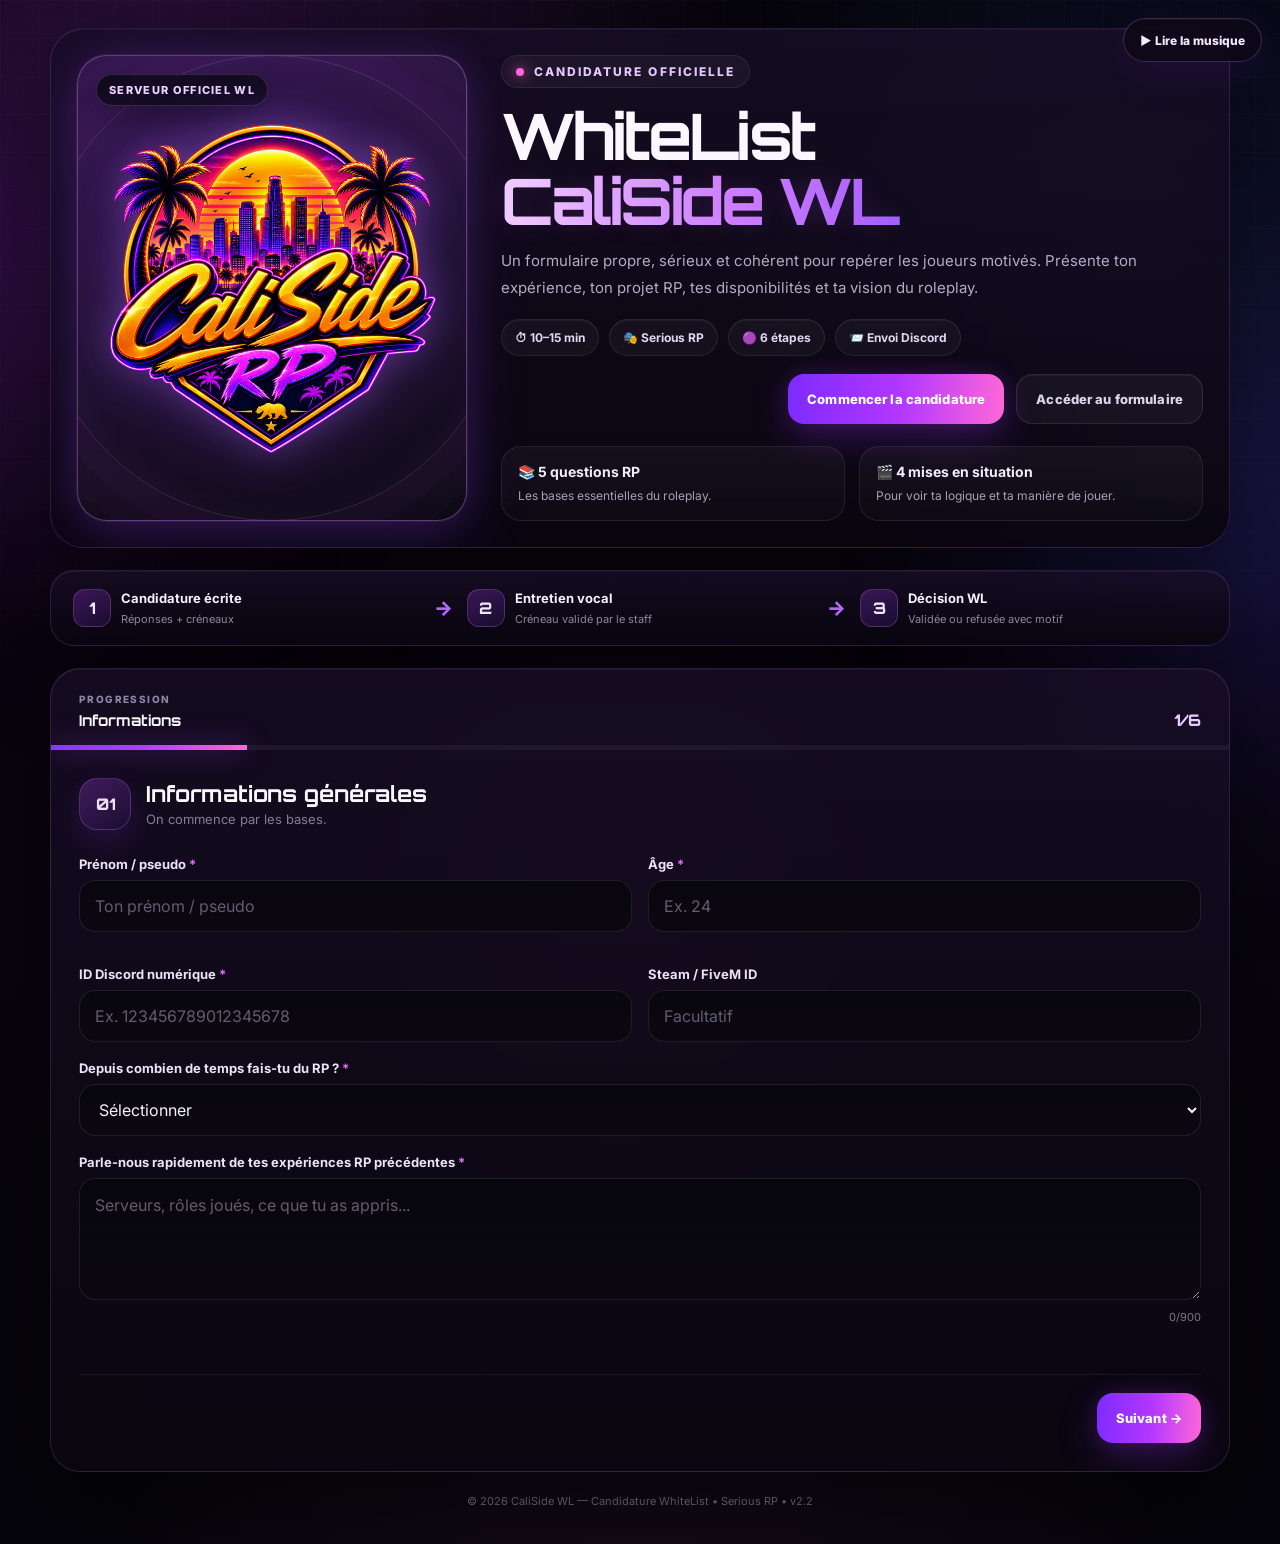
==== index.html @ d4393cca "Add files via upload" ====
<!doctype html>
<html lang="fr">
<head>
  <meta charset="utf-8" />
  <meta name="viewport" content="width=device-width, initial-scale=1" />
  <meta name="theme-color" content="#09060f" />
  <meta http-equiv="Cache-Control" content="no-cache, no-store, must-revalidate" />
  <title>CaliSide WL — Candidature WhiteList</title>
  <meta name="description" content="Formulaire officiel de candidature WhiteList CaliSide WL" />
  <link rel="preconnect" href="https://fonts.googleapis.com">
  <link rel="preconnect" href="https://fonts.gstatic.com" crossorigin>
  <link href="https://fonts.googleapis.com/css2?family=Inter:wght@400;500;600;700;800&family=Orbitron:wght@600;700;800&display=swap" rel="stylesheet">
  <link rel="stylesheet" href="styles.css" />
</head>
<body>
  <button id="musicToggle" class="music-toggle" type="button" aria-pressed="false">▶ Lire la musique</button>
  <audio id="bgMusic" src="/CaliSide.mp3" loop preload="auto"></audio>
  <div class="bg-grid"></div>
  <div class="orb orb-a"></div>
  <div class="orb orb-b"></div>
  <div class="orb orb-c"></div>

  <main class="shell">
    <header class="hero glass-panel">
      <div class="logo-stage">
        <div class="logo-stage-ring"></div>
        <div class="logo-stage-badge">Serveur Officiel WL</div>
        <div class="logo-wrap">
          <img src="/caliside-logo.png?v=1" alt="Logo CaliSide WL" class="logo" />
        </div>
      </div>

      <div class="hero-copy">
        <div class="eyebrow"><span class="dot"></span> CANDIDATURE OFFICIELLE</div>
        <h1>WhiteList <span>CaliSide WL</span></h1>
        <p>Un formulaire propre, sérieux et cohérent pour repérer les joueurs motivés. Présente ton expérience, ton projet RP, tes disponibilités et ta vision du roleplay.</p>

        <div class="badges">
          <span>⏱ 10–15 min</span>
          <span>🎭 Serious RP</span>
          <span>🟣 6 étapes</span>
          <span>📨 Envoi Discord</span>
        </div>

        <div class="hero-actions">
          <a href="#formSection" class="btn primary">Commencer la candidature</a>
          <a href="#formSection" class="btn ghost">Accéder au formulaire</a>
        </div>

        <div class="mini-cards mini-cards-counts">
          <article class="mini-card">
            <strong>📚 5 questions RP</strong>
            <p>Les bases essentielles du roleplay.</p>
          </article>
          <article class="mini-card">
            <strong>🎬 4 mises en situation</strong>
            <p>Pour voir ta logique et ta manière de jouer.</p>
          </article>
        </div>
      </div>
    </header>


    <section class="wl-flow glass-panel">
      <div class="flow-step"><span>1</span><strong>Candidature écrite</strong><small>Réponses + créneaux</small></div>
      <div class="flow-arrow">→</div>
      <div class="flow-step"><span>2</span><strong>Entretien vocal</strong><small>Créneau validé par le staff</small></div>
      <div class="flow-arrow">→</div>
      <div class="flow-step"><span>3</span><strong>Décision WL</strong><small>Validée ou refusée avec motif</small></div>
    </section>

    <section class="form-card glass-panel" id="formSection">
      <div class="topbar">
        <div>
          <span class="step-kicker">Progression</span>
          <strong id="stepTitle">Informations</strong>
        </div>
        <div class="step-count"><span id="currentStep">1</span>/6</div>
      </div>
      <div class="progress"><div id="progressBar"></div></div>

      <form id="wlForm" novalidate>
        <section class="step active" data-step="1">
          <div class="section-head">
            <span>01</span>
            <div><h2>Informations générales</h2><p>On commence par les bases.</p></div>
          </div>
          <div class="grid two">
            <label class="field"><span>Prénom / pseudo <b>*</b></span><input name="pseudo" required maxlength="40" placeholder="Ton prénom / pseudo" /></label>
            <label class="field"><span>Âge <b>*</b></span><input name="age" type="number" min="15" max="99" required placeholder="Ex. 24" /></label>
            <label class="field"><span>ID Discord numérique <b>*</b></span><input name="discord" required inputmode="numeric" pattern="\d{15,22}" maxlength="22" placeholder="Ex. 123456789012345678" title="Copie ton identifiant Discord numérique" /></label>
            <label class="field"><span>Steam / FiveM ID</span><input name="fivem" maxlength="100" placeholder="Facultatif" /></label>
          </div>
          <label class="field"><span>Depuis combien de temps fais-tu du RP ? <b>*</b></span>
            <select name="experience" required>
              <option value="">Sélectionner</option>
              <option>Je débute</option>
              <option>Moins de 6 mois</option>
              <option>6 mois à 1 an</option>
              <option>1 à 2 ans</option>
              <option>Plus de 2 ans</option>
            </select>
          </label>
          <label class="field"><span>Parle-nous rapidement de tes expériences RP précédentes <b>*</b></span><textarea name="previousRp" required minlength="40" maxlength="900" placeholder="Serveurs, rôles joués, ce que tu as appris..."></textarea><small><i data-counter="previousRp">0</i>/900</small></label>
        </section>

        <section class="step" data-step="2">
          <div class="section-head"><span>02</span><div><h2>Ton projet RP</h2><p>Montre-nous ce que tu veux construire en ville.</p></div></div>
          <label class="field"><span>Quel type de personnage souhaites-tu jouer ? <b>*</b></span><textarea name="character" required minlength="80" maxlength="1200" placeholder="Nom, personnalité, histoire courte, ambitions..."></textarea><small><i data-counter="character">0</i>/1200</small></label>
          <fieldset class="field"><legend>Quel type de RP t'intéresse ? <b>*</b></legend><div class="choice-grid" id="rpChoices">
            <label><input type="checkbox" name="rpType" value="Civil"><span>🏙️ Civil</span></label>
            <label><input type="checkbox" name="rpType" value="Entreprise"><span>💼 Entreprise</span></label>
            <label><input type="checkbox" name="rpType" value="Service public"><span>🏛️ Service public</span></label>
            <label><input type="checkbox" name="rpType" value="Police / Gendarmerie"><span>🚓 Police / Gendarmerie</span></label>
            <label><input type="checkbox" name="rpType" value="EMS"><span>🚑 EMS</span></label>
            <label><input type="checkbox" name="rpType" value="Mécano"><span>🔧 Mécano</span></label>
            <label><input type="checkbox" name="rpType" value="Illégal"><span>🕶️ Illégal</span></label>
            <label><input type="checkbox" name="rpType" value="Gang / Organisation"><span>🔫 Gang / Organisation</span></label>
          </div></fieldset>
          <label class="field"><span>Quels sont tes objectifs à moyen / long terme ? <b>*</b></span><textarea name="goals" required minlength="60" maxlength="1000" placeholder="Évolution de ton personnage, projets, interactions recherchées..."></textarea><small><i data-counter="goals">0</i>/1000</small></label>
          <label class="field"><span>Pourquoi CaliSide plutôt qu'un autre serveur ? <b>*</b></span><textarea name="whyCaliSide" required minlength="70" maxlength="1000" placeholder="Ta motivation réelle pour rejoindre CaliSide."></textarea></label>
          <label class="field"><span>Qu'est-ce que tu peux apporter à CaliSide ? <b>*</b></span><textarea name="contribution" required minlength="60" maxlength="1000" placeholder="Qualité de scènes, régularité, créativité, projets, bonne ambiance..."></textarea><small><i data-counter="contribution">0</i>/1000</small></label>
        </section>

        <section class="step" data-step="3">
          <div class="section-head"><span>03</span><div><h2>Disponibilités</h2><p>Pour savoir quand on pourra te croiser en ville.</p></div></div>
          <label class="field"><span>Temps de jeu moyen par semaine <b>*</b></span>
            <select name="weeklyTime" required>
              <option value="">Sélectionner</option>
              <option>Moins de 5 h</option>
              <option>5 à 10 h</option>
              <option>10 à 20 h</option>
              <option>20 à 30 h</option>
              <option>Plus de 30 h</option>
            </select>
          </label>
          <fieldset class="field"><legend>Quand es-tu généralement disponible ? <b>*</b></legend><div class="choice-grid compact" id="availabilityChoices">
            <label><input type="checkbox" name="availability" value="Matin"><span>🌅 Matin</span></label>
            <label><input type="checkbox" name="availability" value="Après-midi"><span>☀️ Après-midi</span></label>
            <label><input type="checkbox" name="availability" value="Soir"><span>🌆 Soir</span></label>
            <label><input type="checkbox" name="availability" value="Nuit"><span>🌙 Nuit</span></label>
            <label><input type="checkbox" name="availability" value="Week-end"><span>📅 Week-end</span></label>
          </div></fieldset>
          <label class="field"><span>As-tu des contraintes ou des périodes où tu seras moins présent ?</span><textarea name="constraints" maxlength="650" placeholder="Facultatif"></textarea><small><i data-counter="constraints">0</i>/650</small></label>
        </section>

        <section class="step" data-step="4">
          <div class="section-head"><span>04</span><div><h2>Connaissances RP</h2><p>Réponds avec tes propres mots.</p></div></div>
          <label class="field"><span>Qu'est-ce que le Freekill ? <b>*</b></span><textarea name="freekill" required minlength="35" maxlength="650" placeholder="Explique le terme et donne un exemple si besoin."></textarea></label>
          <label class="field"><span>Qu'est-ce que le No Pain RP ? <b>*</b></span><textarea name="nopain" required minlength="35" maxlength="650" placeholder="Explique comment un joueur doit prendre en compte blessures et douleurs."></textarea></label>
          <label class="field"><span>Qu'est-ce que le Fear RP ? <b>*</b></span><textarea name="fear" required minlength="35" maxlength="650" placeholder="Explique comment tu joues la peur et le danger."></textarea></label>
          <label class="field"><span>Qu'est-ce que le Metagaming ? <b>*</b></span><textarea name="meta" required minlength="35" maxlength="650" placeholder="Ex. information obtenue hors RP et utilisée en jeu..."></textarea></label>
          <label class="field"><span>Qu'est-ce que le PowerGaming ? <b>*</b></span><textarea name="power" required minlength="35" maxlength="650" placeholder="Explique avec tes propres mots."></textarea></label>
        </section>

        <section class="step" data-step="5">
          <div class="section-head"><span>05</span><div><h2>Mises en situation</h2><p>La cohérence compte plus que la réponse parfaite.</p></div></div>
          <label class="field"><span>Tu as un accident à haute vitesse. Que fais-tu ? <b>*</b></span><textarea name="crash" required minlength="60" maxlength="900" placeholder="Décris ta réaction RP."></textarea></label>
          <label class="field"><span>Tu penses qu'un joueur vient de casser une règle pendant une scène. Que fais-tu ? <b>*</b></span><textarea name="rulebreak" required minlength="60" maxlength="900" placeholder="Explique comment tu gères la scène puis le problème."></textarea></label>
          <label class="field"><span>Tu es braqué par deux personnes armées et tu es seul. Comment réagis-tu ? <b>*</b></span><textarea name="armedRobbery" required minlength="60" maxlength="900" placeholder="Explique ta réaction en prenant en compte le Fear RP et la cohérence de la scène."></textarea></label>
          <label class="field"><span>Après une scène où ton personnage perd beaucoup (argent, véhicule, conflit), comment continues-tu ton RP ? <b>*</b></span><textarea name="rpLoss" required minlength="60" maxlength="900" placeholder="Explique comment tu gères la défaite sans casser la scène ni chercher à te venger HRP."></textarea></label>
        </section>

        <section class="step" data-step="6">
          <div class="section-head"><span>06</span><div><h2>Entretien vocal final</h2><p>Un court vocal est obligatoire pour finaliser ta WhiteList.</p></div></div>

          <div class="interview-note">
            <strong>🎙️ Dernière étape</strong>
            <p>Après l'étude de ta candidature écrite, un petit entretien vocal sera effectué avec le staff. Propose 1 ou 2 créneaux où tu es réellement disponible. Le staff validera ensuite l'un des créneaux.</p>
          </div>

          <div class="grid two">
            <label class="field"><span>Créneau 1 souhaité <b>*</b></span><input name="interviewSlot1" type="datetime-local" required /></label>
            <label class="field"><span>Créneau 2 souhaité</span><input name="interviewSlot2" type="datetime-local" /></label>
          </div>

          <label class="field"><span>Informations utiles pour l'entretien</span><textarea name="interviewNote" maxlength="600" placeholder="Ex. indisponible après 22h, besoin d'être prévenu quelques minutes avant..."></textarea><small><i data-counter="interviewNote">0</i>/600</small></label>

          <label class="consent"><input type="checkbox" name="rulesAccepted" required><span>Je confirme avoir répondu personnellement, je suis disponible pour un court entretien vocal et j'accepte de respecter le règlement CaliSide WL.</span></label>
        </section>

        <div id="formError" class="form-error" aria-live="polite"></div>

        <div class="actions">
          <button type="button" class="btn ghost" id="prevBtn">← Précédent</button>
          <button type="button" class="btn primary" id="nextBtn">Suivant →</button>
          <button type="submit" class="btn primary hidden" id="submitBtn"><span>Envoyer ma candidature</span><span class="spinner"></span></button>
        </div>
      </form>
    </section>

    <footer>© 2026 CaliSide WL — Candidature WhiteList • Serious RP • v2.2</footer>
  </main>

  <div class="modal" id="successModal" aria-hidden="true">
    <div class="modal-card glass-panel">
      <div class="success-icon">✓</div>
      <h2>Candidature envoyée</h2>
      <p>Merci ! Ta candidature WhiteList CaliSide a bien été transmise. Le staff pourra maintenant l'étudier.</p>
      <button class="btn primary" id="closeModal">Fermer</button>
    </div>
  </div>

  <script src="app.js?v=3.1.0"></script>
</body>
</html>
---- styles.css ----
:root{
  --bg:#08050d;
  --bg-soft:#11081a;
  --panel:rgba(17,10,27,.72);
  --panel-strong:rgba(17,10,27,.88);
  --panel-2:rgba(33,18,52,.78);
  --line:rgba(199,112,255,.18);
  --line-strong:rgba(218,143,255,.34);
  --purple:#b53eff;
  --purple-2:#7c3dff;
  --pink:#ff67d9;
  --blue:#4eb6ff;
  --text:#fbf7ff;
  --muted:#b7aac7;
  --muted-2:#877c94;
  --ok:#6ee2ad;
  --danger:#ff718d;
  --shadow:0 28px 90px rgba(0,0,0,.48);
  --glow:0 0 0 1px rgba(222,164,255,.08), 0 20px 60px rgba(129,54,227,.22), 0 0 40px rgba(162,79,255,.12);
}

*{box-sizing:border-box}
html{scroll-behavior:smooth}
body{
  margin:0;
  min-height:100vh;
  color:var(--text);
  font-family:Inter,system-ui,sans-serif;
  background:
    radial-gradient(circle at 15% -10%, rgba(191,68,255,.20), transparent 28%),
    radial-gradient(circle at 88% 16%, rgba(62,115,255,.15), transparent 25%),
    radial-gradient(circle at 50% 120%, rgba(255,102,219,.10), transparent 32%),
    linear-gradient(180deg, #06040b 0%, #09050e 35%, #05040a 100%);
  overflow-x:hidden;
}

.bg-grid{
  position:fixed;
  inset:0;
  pointer-events:none;
  background-image:linear-gradient(rgba(255,255,255,.020) 1px, transparent 1px),linear-gradient(90deg, rgba(255,255,255,.020) 1px, transparent 1px);
  background-size:38px 38px;
  mask-image:linear-gradient(to bottom, black 35%, transparent 95%);
}
.orb{position:fixed;border-radius:50%;filter:blur(115px);opacity:.18;pointer-events:none;z-index:0}
.orb-a{width:460px;height:460px;background:#b82dff;top:8%;left:-190px}
.orb-b{width:420px;height:420px;background:#5b48ff;right:-180px;top:38%}
.orb-c{width:340px;height:340px;background:#ff68cf;left:35%;bottom:-180px;opacity:.1}

.shell{
  width:min(1180px, calc(100% - 34px));
  margin:auto;
  padding:28px 0 36px;
  position:relative;
  z-index:1;
}

.glass-panel{
  background:linear-gradient(180deg, rgba(24,14,38,.78), rgba(10,7,16,.92));
  border:1px solid var(--line);
  box-shadow:var(--shadow), inset 0 1px 0 rgba(255,255,255,.04);
  backdrop-filter:blur(22px);
}

.hero{
  display:grid;
  grid-template-columns:minmax(300px, 390px) 1fr;
  gap:34px;
  align-items:center;
  padding:26px;
  border-radius:34px;
  position:relative;
  overflow:hidden;
}
.hero::before,
.form-card::before,
.overview-card::before,
.logo-stage::before,
.mini-card::before,
.modal-card::before{
  content:"";
  position:absolute;
  inset:0;
  background:linear-gradient(120deg, transparent 18%, rgba(255,255,255,.10) 34%, transparent 48%);
  transform:translateX(-130%);
  transition:transform .9s ease;
  pointer-events:none;
}
.hero:hover::before,
.form-card:hover::before,
.overview-card:hover::before,
.logo-stage:hover::before,
.mini-card:hover::before,
.modal-card:hover::before{transform:translateX(130%)}

.logo-stage{
  position:relative;
  padding:26px;
  border-radius:30px;
  min-height:100%;
  display:grid;
  place-items:center;
  background:linear-gradient(160deg, rgba(175,72,255,.18), rgba(255,255,255,.02));
  border:1px solid var(--line-strong);
  box-shadow:var(--glow);
  overflow:hidden;
  transition:transform .28s ease, box-shadow .28s ease, border-color .28s ease;
}
.logo-stage:hover{transform:translateY(-6px) scale(1.012);box-shadow:0 0 0 1px rgba(214,137,255,.16), 0 30px 80px rgba(125,48,233,.30), 0 0 48px rgba(181,72,255,.18)}
.logo-stage-ring{
  position:absolute;
  width:120%;
  aspect-ratio:1/1;
  border-radius:50%;
  border:1px solid rgba(235,195,255,.16);
  box-shadow:0 0 0 24px rgba(179,79,255,.03), 0 0 0 48px rgba(179,79,255,.02), inset 0 0 34px rgba(193,125,255,.08);
  animation:floatRing 6s ease-in-out infinite;
}
.logo-stage-badge{
  position:absolute;
  top:18px;
  left:18px;
  z-index:2;
  padding:8px 12px;
  border-radius:999px;
  background:rgba(8,7,14,.72);
  border:1px solid rgba(234,180,255,.16);
  color:#eed6ff;
  font-size:11px;
  font-weight:800;
  letter-spacing:.12em;
  text-transform:uppercase;
  box-shadow:0 12px 28px rgba(0,0,0,.28);
}
.logo-wrap{
  position:relative;
  z-index:2;
  width:min(100%, 330px);
  aspect-ratio:1/1;
  border-radius:28px;
  display:grid;
  place-items:center;
  background:radial-gradient(circle at 50% 32%, rgba(255,255,255,.08), rgba(255,255,255,.02) 34%, rgba(5,4,8,.0) 60%);
}
.logo{
  display:block;
  width:100%;
  object-fit:contain;
  filter:drop-shadow(0 0 18px rgba(192,111,255,.30)) drop-shadow(0 0 42px rgba(119,61,255,.24));
  animation:logoFloat 5.5s ease-in-out infinite;
}

.hero-copy{position:relative;z-index:1}
.eyebrow{
  display:inline-flex;
  align-items:center;
  gap:10px;
  padding:8px 14px;
  border-radius:999px;
  background:rgba(255,255,255,.04);
  border:1px solid rgba(255,255,255,.08);
  font-size:12px;
  letter-spacing:.17em;
  font-weight:800;
  color:#e4c7ff;
  text-transform:uppercase;
  margin-bottom:16px;
}
.dot{display:inline-block;width:8px;height:8px;border-radius:50%;background:var(--pink);box-shadow:0 0 14px var(--pink)}
.hero h1{
  margin:0 0 14px;
  font-family:Orbitron,sans-serif;
  font-size:clamp(34px, 5vw, 64px);
  line-height:1.01;
  letter-spacing:-.05em;
}
.hero h1 span{
  display:block;
  background:linear-gradient(90deg, #f3d2ff 0%, #cc7dff 35%, #8f50ff 68%, #ff86e0 100%);
  -webkit-background-clip:text;
  background-clip:text;
  color:transparent;
  text-shadow:0 0 25px rgba(198,105,255,.16);
}
.hero p{max-width:720px;color:var(--muted);font-size:15px;line-height:1.8;margin:0 0 18px}
.badges{display:flex;gap:10px;flex-wrap:wrap;margin-bottom:18px}
.badges span{
  font-size:12px;
  font-weight:700;
  color:#e1d7f1;
  padding:10px 13px;
  border-radius:999px;
  background:rgba(255,255,255,.035);
  border:1px solid rgba(255,255,255,.08);
  box-shadow:inset 0 1px 0 rgba(255,255,255,.05);
}
.hero-actions{display:flex;gap:12px;flex-wrap:wrap;margin-bottom:22px}
.mini-cards{
  display:grid;
  grid-template-columns:repeat(3, 1fr);
  gap:14px;
}
.mini-card{
  position:relative;
  padding:16px 16px 14px;
  border-radius:20px;
  background:linear-gradient(180deg, rgba(255,255,255,.040), rgba(255,255,255,.02));
  border:1px solid rgba(255,255,255,.08);
  transition:transform .28s ease, box-shadow .28s ease, border-color .28s ease;
  overflow:hidden;
}
.mini-card:hover{transform:translateY(-7px) scale(1.018);border-color:rgba(220,150,255,.22);box-shadow:0 18px 48px rgba(114,52,202,.18), 0 0 24px rgba(204,112,255,.12)}
.mini-card strong{display:block;font-size:14px;margin-bottom:7px;color:#f3ecff}
.mini-card p{margin:0;color:#a99eb8;font-size:12px;line-height:1.55}

.section-intro{margin:24px 0}
.overview-card{
  position:relative;
  padding:24px 26px;
  border-radius:28px;
  overflow:hidden;
}
.overview-tag{
  display:inline-flex;
  padding:7px 12px;
  border-radius:999px;
  margin-bottom:12px;
  background:rgba(176,77,255,.14);
  border:1px solid rgba(208,125,255,.18);
  color:#edd9ff;
  font-size:11px;
  font-weight:800;
  letter-spacing:.14em;
  text-transform:uppercase;
}
.overview-card h2{margin:0 0 10px;font-family:Orbitron,sans-serif;font-size:24px;line-height:1.25}
.overview-card p{margin:0;color:var(--muted);line-height:1.7;font-size:14px}

.form-card{
  position:relative;
  border-radius:30px;
  overflow:hidden;
}
.topbar{padding:24px 28px 15px;display:flex;align-items:end;justify-content:space-between}
.step-kicker{display:block;color:#9184a2;text-transform:uppercase;letter-spacing:.14em;font-size:10px;font-weight:800;margin-bottom:5px}
.topbar strong{font-family:Orbitron,sans-serif;font-size:15px}
.step-count{font-family:Orbitron,sans-serif;color:#e7caff;font-weight:800}
.progress{height:5px;background:rgba(255,255,255,.05)}
#progressBar{
  height:100%;
  width:20%;
  background:linear-gradient(90deg, var(--purple-2), var(--purple), var(--pink));
  box-shadow:0 0 26px rgba(191,68,255,.55);
  transition:.35s ease;
}
form{padding:28px}
.step{display:none;animation:stepIn .34s ease}
.step.active{display:block}
.section-head{display:flex;gap:15px;align-items:center;margin-bottom:26px}
.section-head>span{
  width:52px;height:52px;display:grid;place-items:center;border-radius:18px;
  font-family:Orbitron,sans-serif;font-weight:800;color:#f2deff;
  background:linear-gradient(145deg, rgba(183,76,255,.28), rgba(90,46,205,.12));
  border:1px solid rgba(210,136,255,.22);
  box-shadow:0 12px 30px rgba(138,55,225,.18);
}
.section-head h2{margin:0 0 4px;font-family:Orbitron,sans-serif;font-size:22px}
.section-head p{margin:0;color:var(--muted-2);font-size:13px}
.grid.two{display:grid;grid-template-columns:1fr 1fr;gap:16px}
.field{display:block;margin-bottom:18px;position:relative}
.field>span,.field legend{display:block;color:#ece3f7;font-size:13px;font-weight:700;margin-bottom:8px}
.field b{color:#df6cff}
fieldset.field{border:0;padding:0;margin-left:0;margin-right:0}
.field input,.field select,.field textarea{
  width:100%;
  border:1px solid rgba(255,255,255,.09);
  background:linear-gradient(180deg, rgba(7,6,11,.78), rgba(11,8,17,.92));
  color:#fff;
  border-radius:16px;
  padding:14px 15px;
  outline:none;
  font:inherit;
  transition:transform .2s ease, border-color .2s ease, box-shadow .2s ease, background .2s ease;
}
.field input,.field select{height:52px}
.field textarea{min-height:122px;resize:vertical;line-height:1.55}
.field input::placeholder,.field textarea::placeholder{color:#645b70}
.field input:hover,.field select:hover,.field textarea:hover{border-color:rgba(205,132,255,.18)}
.field input:focus,.field select:focus,.field textarea:focus{
  border-color:rgba(216,123,255,.7);
  box-shadow:0 0 0 3px rgba(179,73,255,.11), 0 14px 34px rgba(117,29,170,.14), inset 0 1px 0 rgba(255,255,255,.02);
  transform:translateY(-1px) scale(1.002);
}
.field small{display:block;text-align:right;color:#7e748b;margin-top:6px;font-size:11px}
.field small i{font-style:normal}
.choice-grid{display:grid;grid-template-columns:repeat(4, 1fr);gap:10px}
.choice-grid.compact{grid-template-columns:repeat(5, 1fr)}
.choice-grid label{cursor:pointer}
.choice-grid input{display:none}
.choice-grid span{
  display:flex;align-items:center;justify-content:center;text-align:center;min-height:60px;
  padding:10px 12px;border-radius:15px;border:1px solid rgba(255,255,255,.085);
  background:linear-gradient(180deg, rgba(255,255,255,.040), rgba(255,255,255,.02));
  font-size:12px;font-weight:700;color:#c6bdd1;
  transition:transform .22s ease, box-shadow .22s ease, border-color .22s ease, color .22s ease;
  box-shadow:inset 0 1px 0 rgba(255,255,255,.04);
}
.choice-grid label:hover span{transform:translateY(-3px) scale(1.02);box-shadow:0 14px 32px rgba(115,43,187,.18);border-color:rgba(220,159,255,.20);color:#f3eeff}
.choice-grid input:checked+span{
  color:#fff;
  border-color:rgba(214,114,255,.62);
  background:linear-gradient(145deg, rgba(157,56,228,.24), rgba(94,49,211,.18));
  box-shadow:0 12px 34px rgba(127,44,194,.2), 0 0 22px rgba(176,78,255,.10);
  transform:translateY(-2px);
}
.consent{
  display:flex;gap:12px;align-items:flex-start;padding:16px;border-radius:16px;
  border:1px solid rgba(255,255,255,.08);background:rgba(255,255,255,.025);
  color:#c9bfd3;font-size:13px;line-height:1.55;
}
.consent input{margin-top:3px;accent-color:#a932ff}
.form-error{min-height:22px;margin-top:8px;color:var(--danger);font-size:13px;font-weight:700}
.actions{
  display:flex;justify-content:space-between;gap:12px;padding-top:18px;border-top:1px solid rgba(255,255,255,.06);margin-top:10px;
}
.btn{
  position:relative;
  overflow:hidden;
  border:0;border-radius:16px;padding:14px 19px;min-height:50px;
  font:800 13px Inter,sans-serif;letter-spacing:.01em;cursor:pointer;
  transition:transform .22s ease, box-shadow .22s ease, border-color .22s ease, filter .22s ease;
  text-decoration:none;display:inline-flex;align-items:center;justify-content:center;gap:8px;
}
.btn::after{
  content:"";position:absolute;inset:-30%;background:linear-gradient(115deg, transparent 38%, rgba(255,255,255,.24) 50%, transparent 62%);
  transform:translateX(-120%) rotate(10deg);transition:transform .65s ease;pointer-events:none;
}
.btn:hover::after{transform:translateX(120%) rotate(10deg)}
.btn:hover{transform:translateY(-3px) scale(1.018)}
.btn.ghost{
  background:rgba(255,255,255,.045);
  color:#ddd3ea;
  border:1px solid rgba(255,255,255,.09);
  box-shadow:inset 0 1px 0 rgba(255,255,255,.04);
}
.btn.ghost:hover{box-shadow:0 18px 38px rgba(38,27,64,.28), inset 0 1px 0 rgba(255,255,255,.05)}
.btn.primary{
  margin-left:auto;
  background:linear-gradient(95deg, #7d2bff 0%, #b237ff 52%, #ff67d8 100%);
  color:#fff;
  box-shadow:0 14px 38px rgba(139,42,221,.28), 0 0 24px rgba(184,67,255,.14);
}
.btn.primary:hover{box-shadow:0 18px 46px rgba(170,47,239,.36), 0 0 36px rgba(206,103,255,.22)}
.hidden{display:none!important}
.spinner{display:none;width:16px;height:16px;border:2px solid rgba(255,255,255,.35);border-top-color:#fff;border-radius:50%;animation:spin .7s linear infinite;margin-left:8px}
.loading .spinner{display:inline-block}
.loading{pointer-events:none;opacity:.85}
.invalid{border-color:rgba(255,90,130,.75)!important;box-shadow:0 0 0 3px rgba(255,80,120,.08)!important}
footer{text-align:center;color:#756b81;font-size:11px;padding:22px 0 0}
.modal{position:fixed;inset:0;background:rgba(0,0,0,.74);backdrop-filter:blur(11px);display:none;place-items:center;padding:20px;z-index:20}
.modal.open{display:grid}
.modal-card{
  position:relative;
  width:min(500px, 100%);
  padding:34px;
  border-radius:26px;
  text-align:center;
  overflow:hidden;
}
.success-icon{width:74px;height:74px;border-radius:50%;display:grid;place-items:center;margin:0 auto 18px;background:rgba(83,226,160,.1);border:1px solid rgba(83,226,160,.25);color:var(--ok);font-size:34px;font-weight:900;box-shadow:0 14px 40px rgba(83,226,160,.14)}
.modal-card h2{font-family:Orbitron,sans-serif;margin:0 0 10px}
.modal-card p{color:#b3a6c0;line-height:1.6;margin:0 0 22px}

@media (max-width:980px){
  .hero{grid-template-columns:1fr;gap:22px}
  .logo-stage{max-width:420px;margin:auto;width:100%}
  .mini-cards{grid-template-columns:1fr}
  .choice-grid{grid-template-columns:repeat(2, 1fr)}
  .choice-grid.compact{grid-template-columns:repeat(2, 1fr)}
}

@media (max-width:760px){
  .shell{width:min(100% - 18px, 1180px);padding-top:16px}
  .hero{padding:18px;border-radius:24px}
  .topbar, form{padding-left:16px;padding-right:16px}
  .overview-card{padding:18px}
  .overview-card h2{font-size:20px}
  .grid.two{grid-template-columns:1fr}
  .section-head h2{font-size:18px}
  .hero h1{font-size:34px}
  .hero p{font-size:13px}
  .badges{gap:8px}
  .badges span{padding:9px 11px}
  .logo-stage-badge{font-size:10px;left:12px;top:12px}
  .form-card{border-radius:22px}
  .actions{position:sticky;bottom:0;background:linear-gradient(180deg, transparent, rgba(6,4,10,.94) 26%);padding-top:28px;padding-bottom:4px}
}

@media (max-width:540px){
  .hero-copy{text-align:center}
  .eyebrow,.hero-actions,.badges{justify-content:center}
  .logo-stage{padding:18px}
  .choice-grid,.choice-grid.compact{grid-template-columns:1fr 1fr}
  .btn{width:100%}
  .hero-actions{display:grid;grid-template-columns:1fr}
  .actions{display:grid;grid-template-columns:1fr 1fr}
  .actions .btn.primary.hidden{display:none!important}
}

.interview-note{
  margin-bottom:20px;
  padding:18px 19px;
  border-radius:18px;
  background:linear-gradient(145deg,rgba(177,66,255,.14),rgba(77,60,255,.08));
  border:1px solid rgba(216,136,255,.20);
  box-shadow:0 14px 36px rgba(99,40,173,.12),inset 0 1px 0 rgba(255,255,255,.04);
}
.interview-note strong{display:block;margin-bottom:7px;color:#f0ddff;font-family:Orbitron,sans-serif;font-size:13px}
.interview-note p{margin:0;color:#b9acc7;line-height:1.65;font-size:13px}
.staff-shell{width:min(760px,calc(100% - 28px));margin:0 auto;padding:48px 0}
.staff-card{position:relative;padding:28px;border-radius:28px;overflow:hidden}
.staff-card h1{font-family:Orbitron,sans-serif;margin:0 0 10px;font-size:28px}
.staff-card p{color:var(--muted);line-height:1.65}
.staff-grid{display:grid;grid-template-columns:1fr 1fr;gap:14px;margin:22px 0}
.staff-slot{padding:16px;border-radius:16px;background:rgba(255,255,255,.035);border:1px solid rgba(255,255,255,.08)}
.staff-slot strong{display:block;margin-bottom:6px;color:#f2e8ff}
.staff-slot span{color:#baaec7;font-size:13px}
@media(max-width:620px){.staff-grid{grid-template-columns:1fr}}


.staff-logo{display:block;width:150px;max-width:45%;margin:0 auto 18px;filter:drop-shadow(0 0 24px rgba(181,70,255,.35))}.staff-topline{display:flex;gap:14px;align-items:center;justify-content:space-between}.staff-topline h1{margin-right:auto}.staff-topline .btn{margin-left:0;min-height:42px;padding:10px 14px}
@media(max-width:620px){.staff-topline{align-items:flex-start;flex-direction:column}.staff-topline .btn{width:auto}}

/* Correction lisibilité des menus déroulants */
.field select{
  color:#f7f1ff;
  background-color:#0d0814;
  color-scheme:dark;
}
.field select option,
.field select optgroup{
  background:#12091b !important;
  color:#f7f1ff !important;
}
.field select option:checked{
  background:#6f2ac8 !important;
  color:#ffffff !important;
}

/* Suivi staff WL : entretien puis décision définitive */
.staff-phase{margin-top:22px;padding:20px;border-radius:20px;background:rgba(255,255,255,.025);border:1px solid rgba(255,255,255,.075)}
.phase-head{display:flex;gap:14px;align-items:center;margin-bottom:14px}
.phase-head>span{flex:0 0 42px;width:42px;height:42px;display:grid;place-items:center;border-radius:14px;background:linear-gradient(145deg,rgba(181,62,255,.24),rgba(124,61,255,.12));border:1px solid rgba(220,150,255,.22);font-family:Orbitron,sans-serif;font-weight:800;color:#f4e6ff}
.phase-head h2{margin:0 0 4px;font-family:Orbitron,sans-serif;font-size:17px}.phase-head p{margin:0;font-size:12px!important;color:#978aa4!important}
.wl-status-card{margin:18px 0 8px;padding:18px;border-radius:18px;border:1px solid rgba(255,255,255,.10);background:rgba(255,255,255,.03);box-shadow:inset 0 1px 0 rgba(255,255,255,.04)}
.wl-status-card .wl-status-label{display:block;margin-bottom:7px;color:#8f829c;font-size:10px;font-weight:800;letter-spacing:.14em;text-transform:uppercase}.wl-status-card strong{display:block;font-size:15px;color:#f4ecff}.wl-status-card small{display:block;margin-top:8px;color:#b8abc5;line-height:1.5}
.wl-status-card.pending{border-color:rgba(255,201,80,.20);box-shadow:0 14px 38px rgba(255,190,60,.05)}
.wl-status-card.interview{border-color:rgba(255,156,60,.22);box-shadow:0 14px 38px rgba(255,140,45,.06)}
.wl-status-card.approved{border-color:rgba(80,225,145,.25);box-shadow:0 14px 38px rgba(70,220,140,.08)}
.wl-status-card.rejected{border-color:rgba(255,90,110,.25);box-shadow:0 14px 38px rgba(255,70,90,.07)}
.decision-grid{display:grid;grid-template-columns:1fr 1fr;gap:12px;margin-top:14px}.decision-grid .btn{margin-left:0;width:100%}
.btn.approve{background:linear-gradient(95deg,#138b55,#32c87e);color:white;box-shadow:0 12px 32px rgba(40,190,115,.18)}.btn.approve:hover{box-shadow:0 16px 40px rgba(40,210,125,.28)}
.btn.reject{background:linear-gradient(95deg,#9e233e,#e44f68);color:white;box-shadow:0 12px 32px rgba(220,65,95,.16)}.btn.reject:hover{box-shadow:0 16px 40px rgba(235,70,100,.25)}
.reject-box{margin-top:16px;padding:16px;border-radius:16px;background:rgba(255,80,105,.04);border:1px solid rgba(255,95,120,.13)}.reject-box textarea{min-height:110px}
.final-reason{margin-top:14px;padding:14px;border-radius:14px;background:rgba(255,90,115,.06);border:1px solid rgba(255,90,115,.15);color:#ffc9d3;line-height:1.55;font-size:13px}
@media(max-width:620px){.decision-grid{grid-template-columns:1fr}.staff-phase{padding:15px}.phase-head{align-items:flex-start}}

/* Parcours WL visible - v2.1 */
.wl-flow{margin:22px 0;padding:18px 22px;border-radius:24px;display:grid;grid-template-columns:1fr auto 1fr auto 1fr;gap:14px;align-items:center}
.flow-step{display:grid;grid-template-columns:38px 1fr;grid-template-rows:auto auto;column-gap:10px;align-items:center}
.flow-step>span{grid-row:1/3;width:38px;height:38px;border-radius:12px;display:grid;place-items:center;font-family:Orbitron,sans-serif;font-weight:800;background:linear-gradient(145deg,rgba(181,62,255,.26),rgba(124,61,255,.12));border:1px solid rgba(220,150,255,.22);color:#f4e6ff}
.flow-step strong{font-size:13px;color:#f7f0ff}.flow-step small{color:#93879f;font-size:11px;margin-top:3px}.flow-arrow{color:#b56cff;font-size:20px;font-weight:800}
@media(max-width:760px){.wl-flow{grid-template-columns:1fr}.flow-arrow{transform:rotate(90deg);text-align:center}}


/* Musique CaliSide WL : contrôle isolé */
.music-toggle{
  position:fixed;
  top:18px;
  right:18px;
  z-index:50;
  min-height:44px;
  padding:11px 16px;
  border-radius:999px;
  border:1px solid rgba(220,150,255,.22);
  background:rgba(15,9,24,.86);
  color:#f5eaff;
  box-shadow:0 12px 34px rgba(75,24,120,.22),inset 0 1px 0 rgba(255,255,255,.04);
  backdrop-filter:blur(14px);
  font:800 12px Inter,sans-serif;
  cursor:pointer;
  transition:transform .2s ease,border-color .2s ease,box-shadow .2s ease;
}
.music-toggle:hover{transform:translateY(-2px);border-color:rgba(221,135,255,.45);box-shadow:0 16px 40px rgba(112,37,175,.28)}
@media(max-width:760px){.music-toggle{top:10px;right:10px;padding:9px 12px;font-size:11px}}

/* Accueil WL : compteurs simples */
.mini-cards-counts{grid-template-columns:repeat(2,minmax(0,1fr));}
@media (max-width:700px){.mini-cards-counts{grid-template-columns:1fr;}}
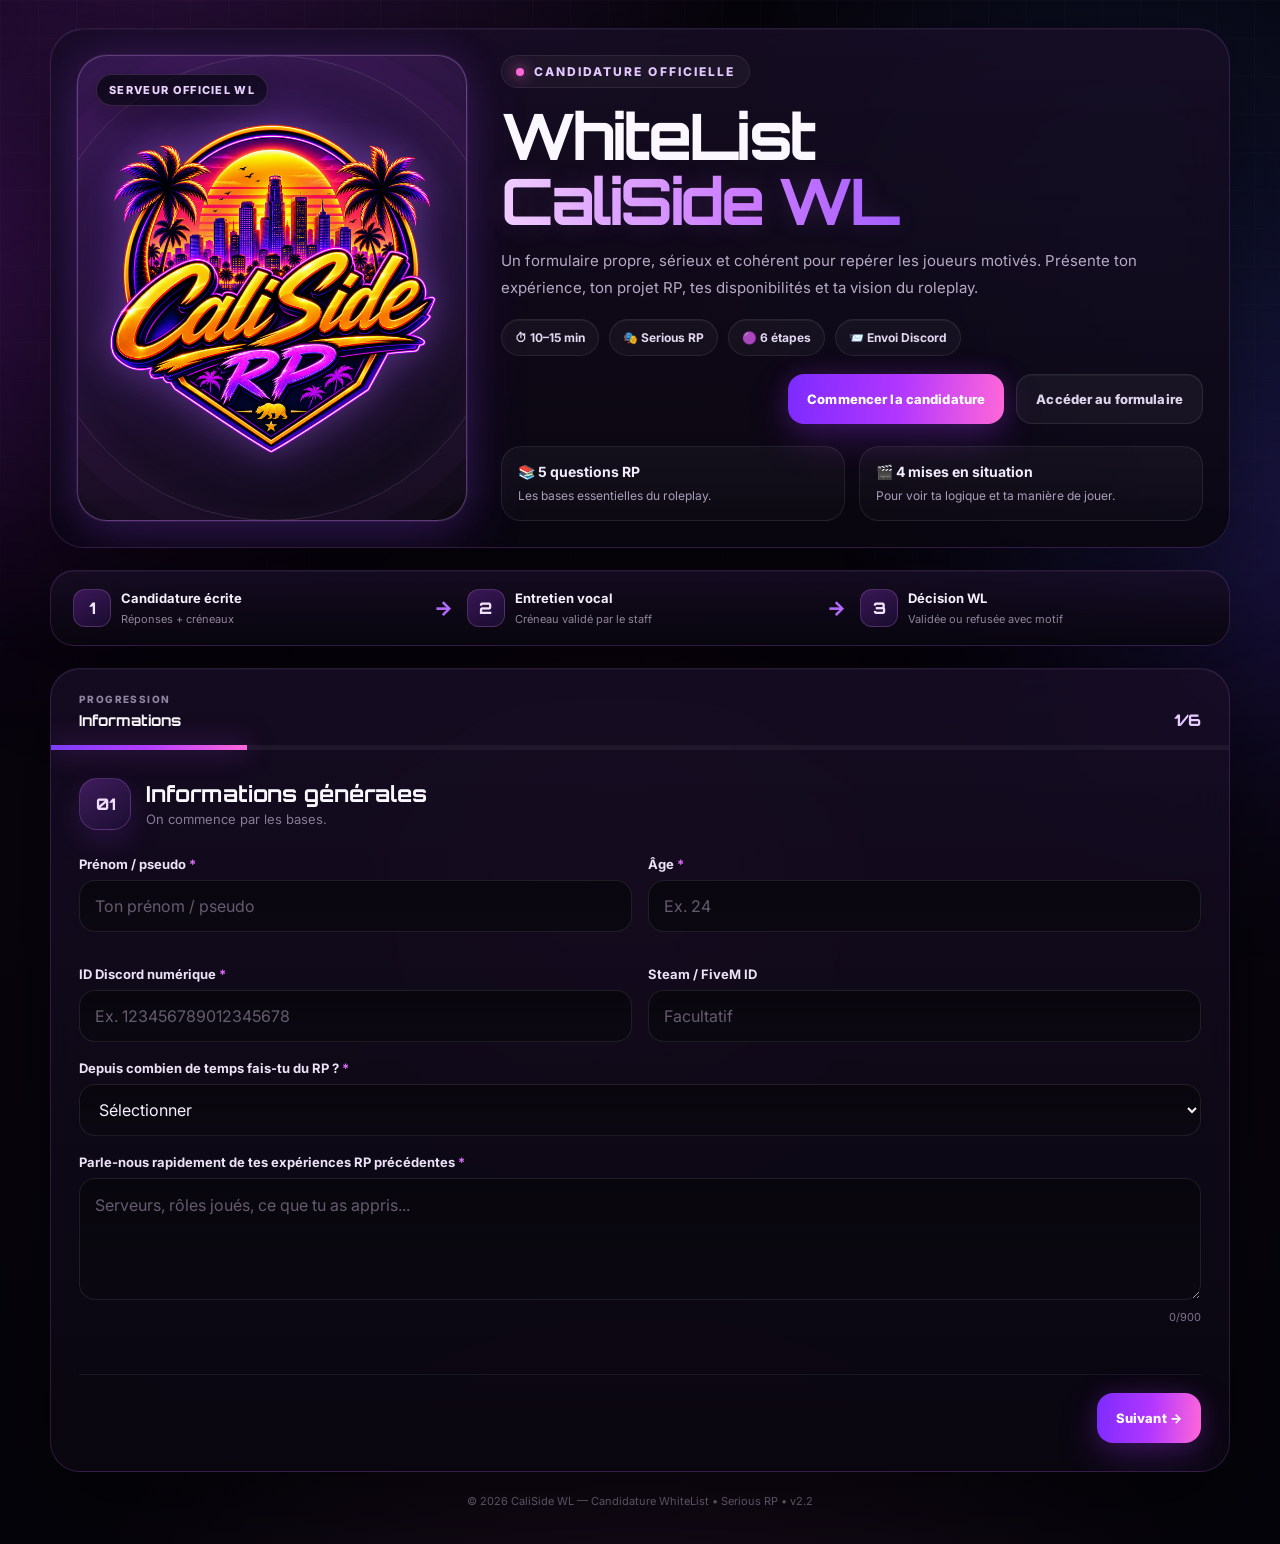
==== commit 08a11ab1: "Add files via upload" ====
--- a/index.html
+++ b/index.html
@@ -13,8 +13,6 @@
   <link rel="stylesheet" href="styles.css" />
 </head>
 <body>
-  <button id="musicToggle" class="music-toggle" type="button" aria-pressed="false">▶ Lire la musique</button>
-  <audio id="bgMusic" src="/CaliSide.mp3" loop preload="auto"></audio>
   <div class="bg-grid"></div>
   <div class="orb orb-a"></div>
   <div class="orb orb-b"></div>
--- a/styles.css
+++ b/styles.css
@@ -474,25 +474,6 @@
 
 
 /* Musique CaliSide WL : contrôle isolé */
-.music-toggle{
-  position:fixed;
-  top:18px;
-  right:18px;
-  z-index:50;
-  min-height:44px;
-  padding:11px 16px;
-  border-radius:999px;
-  border:1px solid rgba(220,150,255,.22);
-  background:rgba(15,9,24,.86);
-  color:#f5eaff;
-  box-shadow:0 12px 34px rgba(75,24,120,.22),inset 0 1px 0 rgba(255,255,255,.04);
-  backdrop-filter:blur(14px);
-  font:800 12px Inter,sans-serif;
-  cursor:pointer;
-  transition:transform .2s ease,border-color .2s ease,box-shadow .2s ease;
-}
-.music-toggle:hover{transform:translateY(-2px);border-color:rgba(221,135,255,.45);box-shadow:0 16px 40px rgba(112,37,175,.28)}
-@media(max-width:760px){.music-toggle{top:10px;right:10px;padding:9px 12px;font-size:11px}}
 
 /* Accueil WL : compteurs simples */
 .mini-cards-counts{grid-template-columns:repeat(2,minmax(0,1fr));}
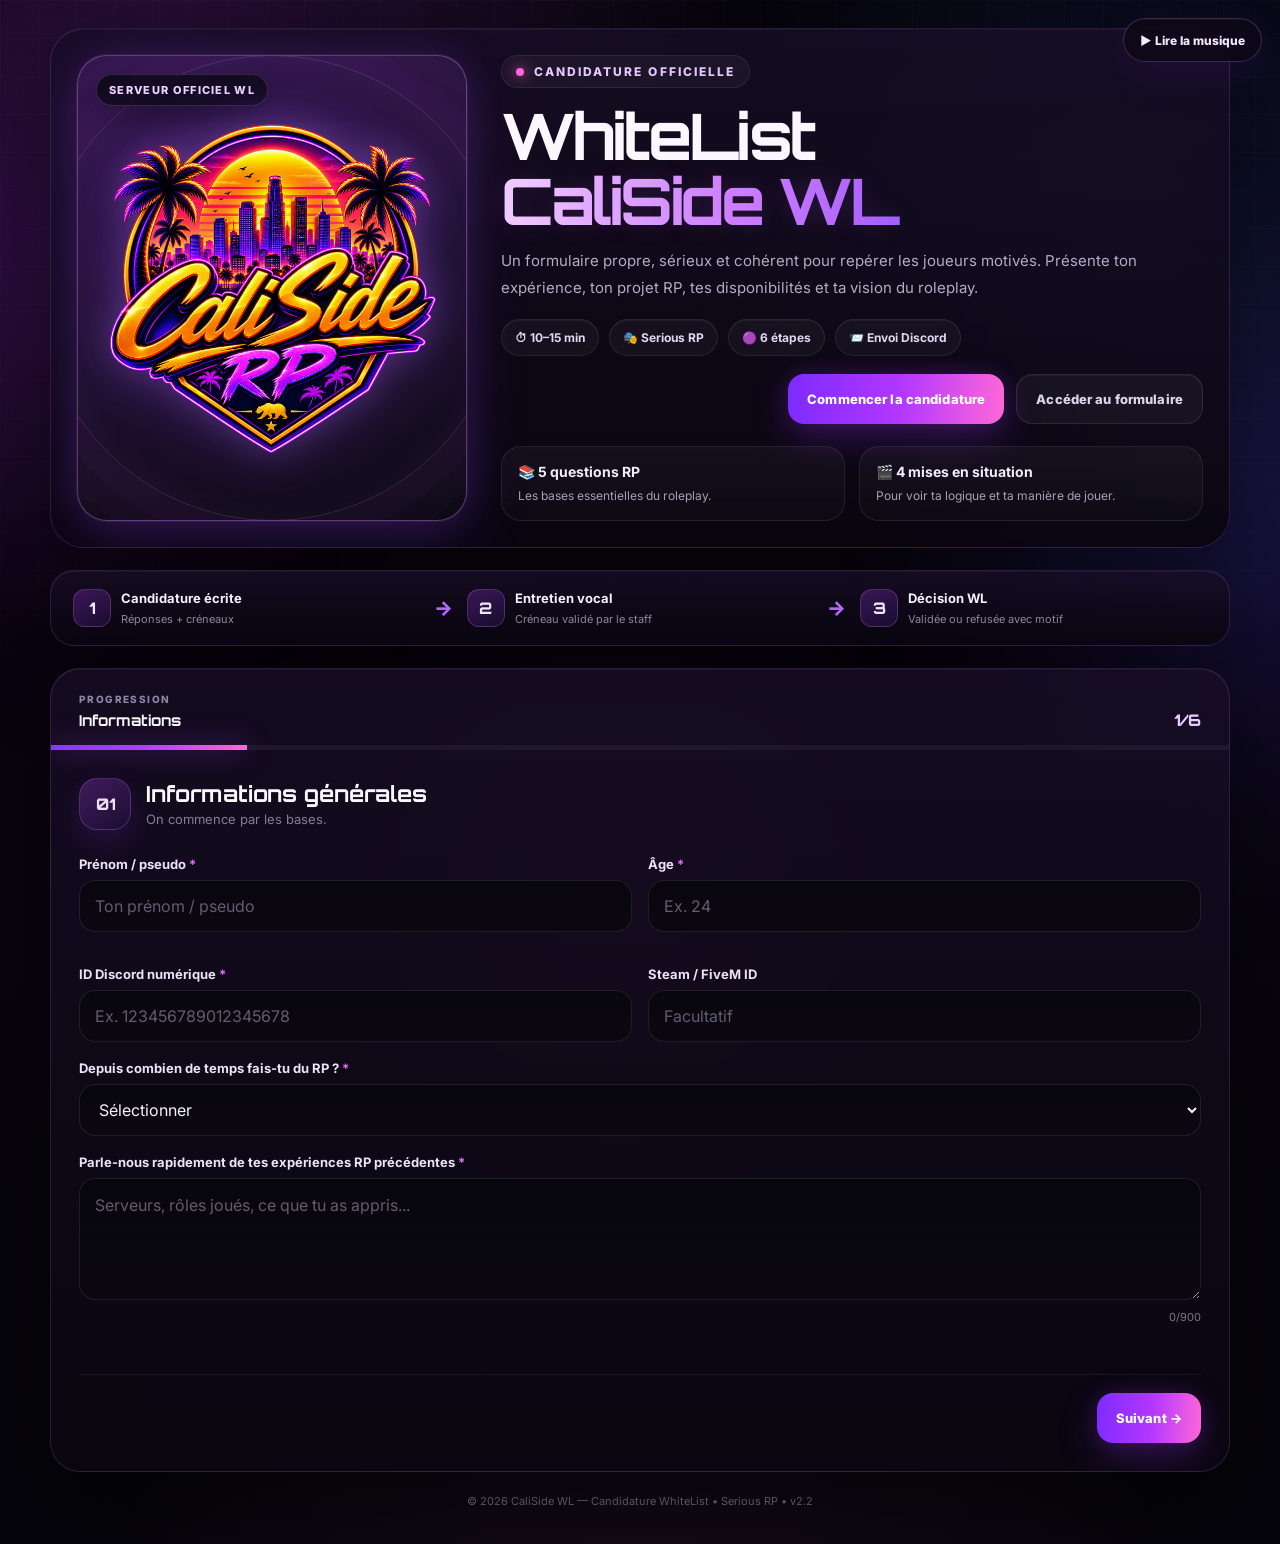
==== commit f1e079a3: "Add files via upload" ====
--- a/index.html
+++ b/index.html
@@ -13,6 +13,8 @@
   <link rel="stylesheet" href="styles.css" />
 </head>
 <body>
+  <button id="musicToggle" class="music-toggle" type="button" aria-pressed="false">▶ Lire la musique</button>
+  <audio id="bgMusic" src="/CaliSide.mp3" loop preload="auto"></audio>
   <div class="bg-grid"></div>
   <div class="orb orb-a"></div>
   <div class="orb orb-b"></div>
--- a/styles.css
+++ b/styles.css
@@ -474,6 +474,25 @@
 
 
 /* Musique CaliSide WL : contrôle isolé */
+.music-toggle{
+  position:fixed;
+  top:18px;
+  right:18px;
+  z-index:50;
+  min-height:44px;
+  padding:11px 16px;
+  border-radius:999px;
+  border:1px solid rgba(220,150,255,.22);
+  background:rgba(15,9,24,.86);
+  color:#f5eaff;
+  box-shadow:0 12px 34px rgba(75,24,120,.22),inset 0 1px 0 rgba(255,255,255,.04);
+  backdrop-filter:blur(14px);
+  font:800 12px Inter,sans-serif;
+  cursor:pointer;
+  transition:transform .2s ease,border-color .2s ease,box-shadow .2s ease;
+}
+.music-toggle:hover{transform:translateY(-2px);border-color:rgba(221,135,255,.45);box-shadow:0 16px 40px rgba(112,37,175,.28)}
+@media(max-width:760px){.music-toggle{top:10px;right:10px;padding:9px 12px;font-size:11px}}
 
 /* Accueil WL : compteurs simples */
 .mini-cards-counts{grid-template-columns:repeat(2,minmax(0,1fr));}
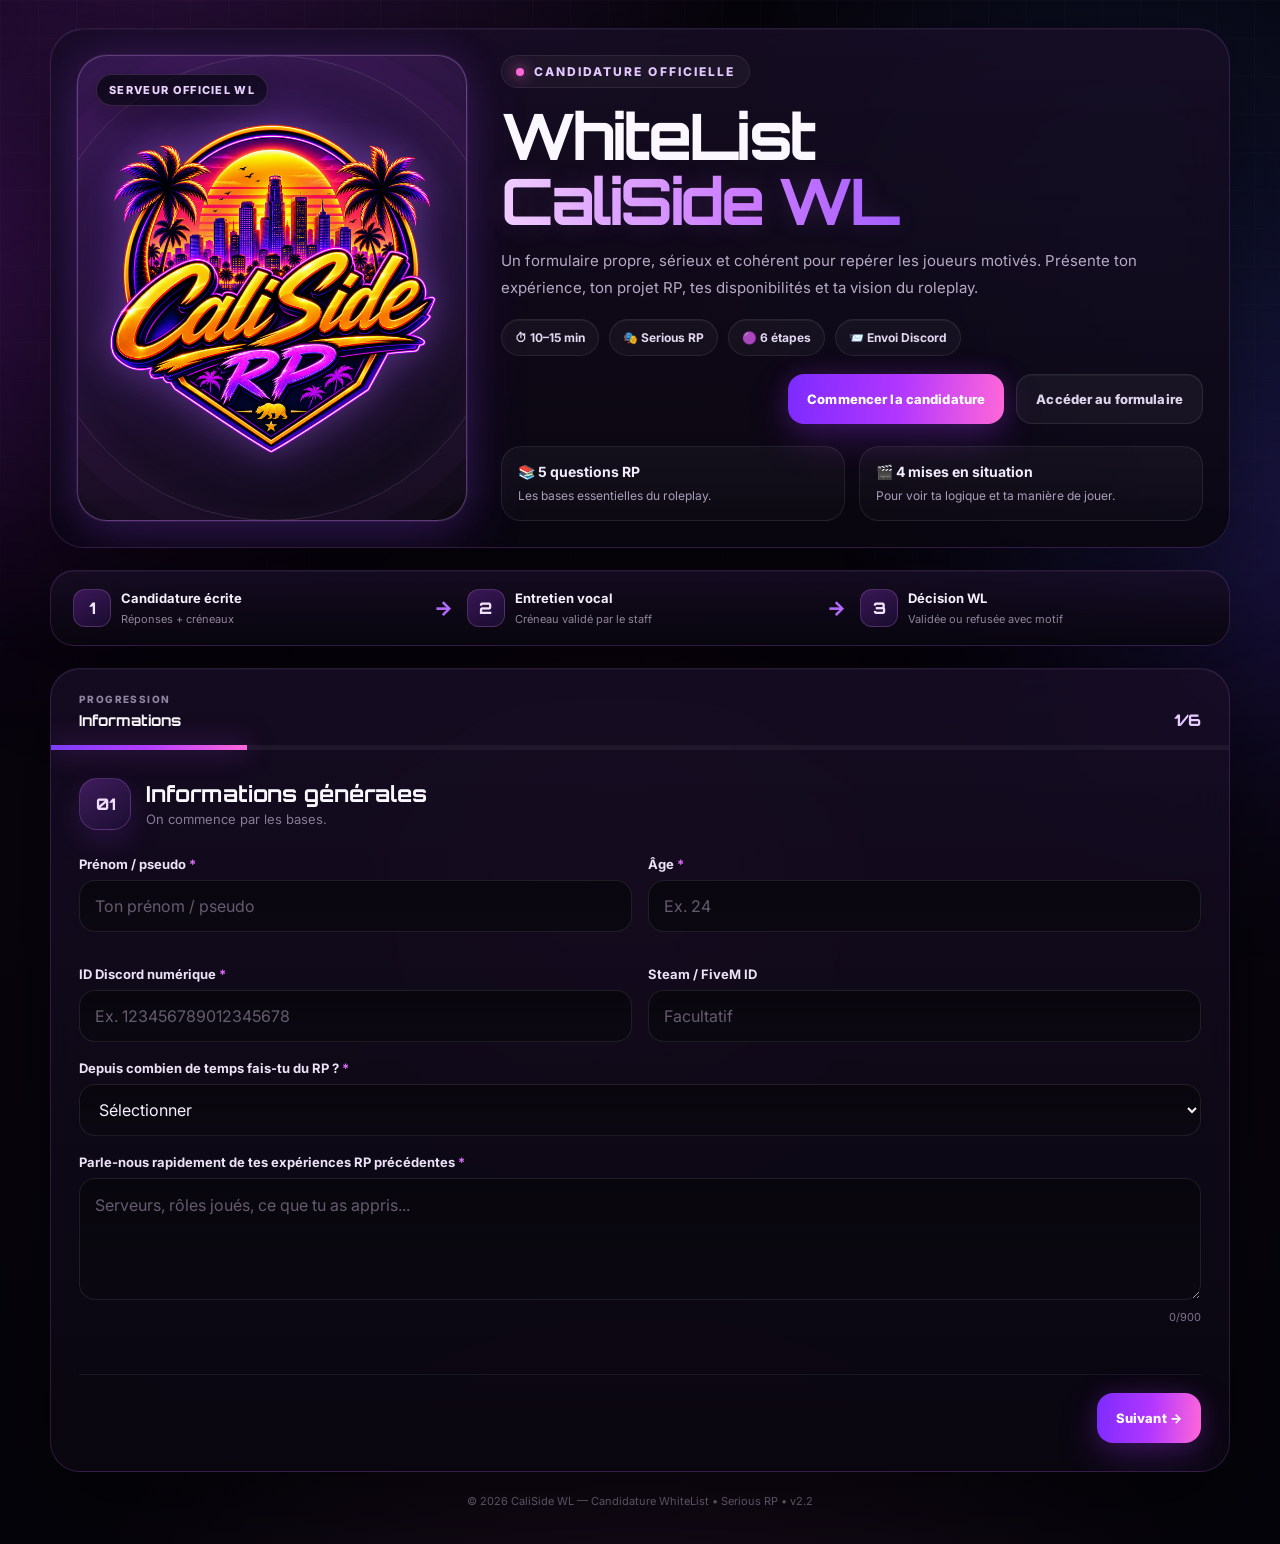
==== commit c20ca8f6: "Add files via upload" ====
--- a/index.html
+++ b/index.html
@@ -13,8 +13,6 @@
   <link rel="stylesheet" href="styles.css" />
 </head>
 <body>
-  <button id="musicToggle" class="music-toggle" type="button" aria-pressed="false">▶ Lire la musique</button>
-  <audio id="bgMusic" src="/CaliSide.mp3" loop preload="auto"></audio>
   <div class="bg-grid"></div>
   <div class="orb orb-a"></div>
   <div class="orb orb-b"></div>
@@ -201,6 +199,6 @@
     </div>
   </div>
 
-  <script src="app.js?v=3.1.0"></script>
+  <script src="app.js?v=3.7.0"></script>
 </body>
 </html>
--- a/styles.css
+++ b/styles.css
@@ -474,25 +474,6 @@
 
 
 /* Musique CaliSide WL : contrôle isolé */
-.music-toggle{
-  position:fixed;
-  top:18px;
-  right:18px;
-  z-index:50;
-  min-height:44px;
-  padding:11px 16px;
-  border-radius:999px;
-  border:1px solid rgba(220,150,255,.22);
-  background:rgba(15,9,24,.86);
-  color:#f5eaff;
-  box-shadow:0 12px 34px rgba(75,24,120,.22),inset 0 1px 0 rgba(255,255,255,.04);
-  backdrop-filter:blur(14px);
-  font:800 12px Inter,sans-serif;
-  cursor:pointer;
-  transition:transform .2s ease,border-color .2s ease,box-shadow .2s ease;
-}
-.music-toggle:hover{transform:translateY(-2px);border-color:rgba(221,135,255,.45);box-shadow:0 16px 40px rgba(112,37,175,.28)}
-@media(max-width:760px){.music-toggle{top:10px;right:10px;padding:9px 12px;font-size:11px}}
 
 /* Accueil WL : compteurs simples */
 .mini-cards-counts{grid-template-columns:repeat(2,minmax(0,1fr));}
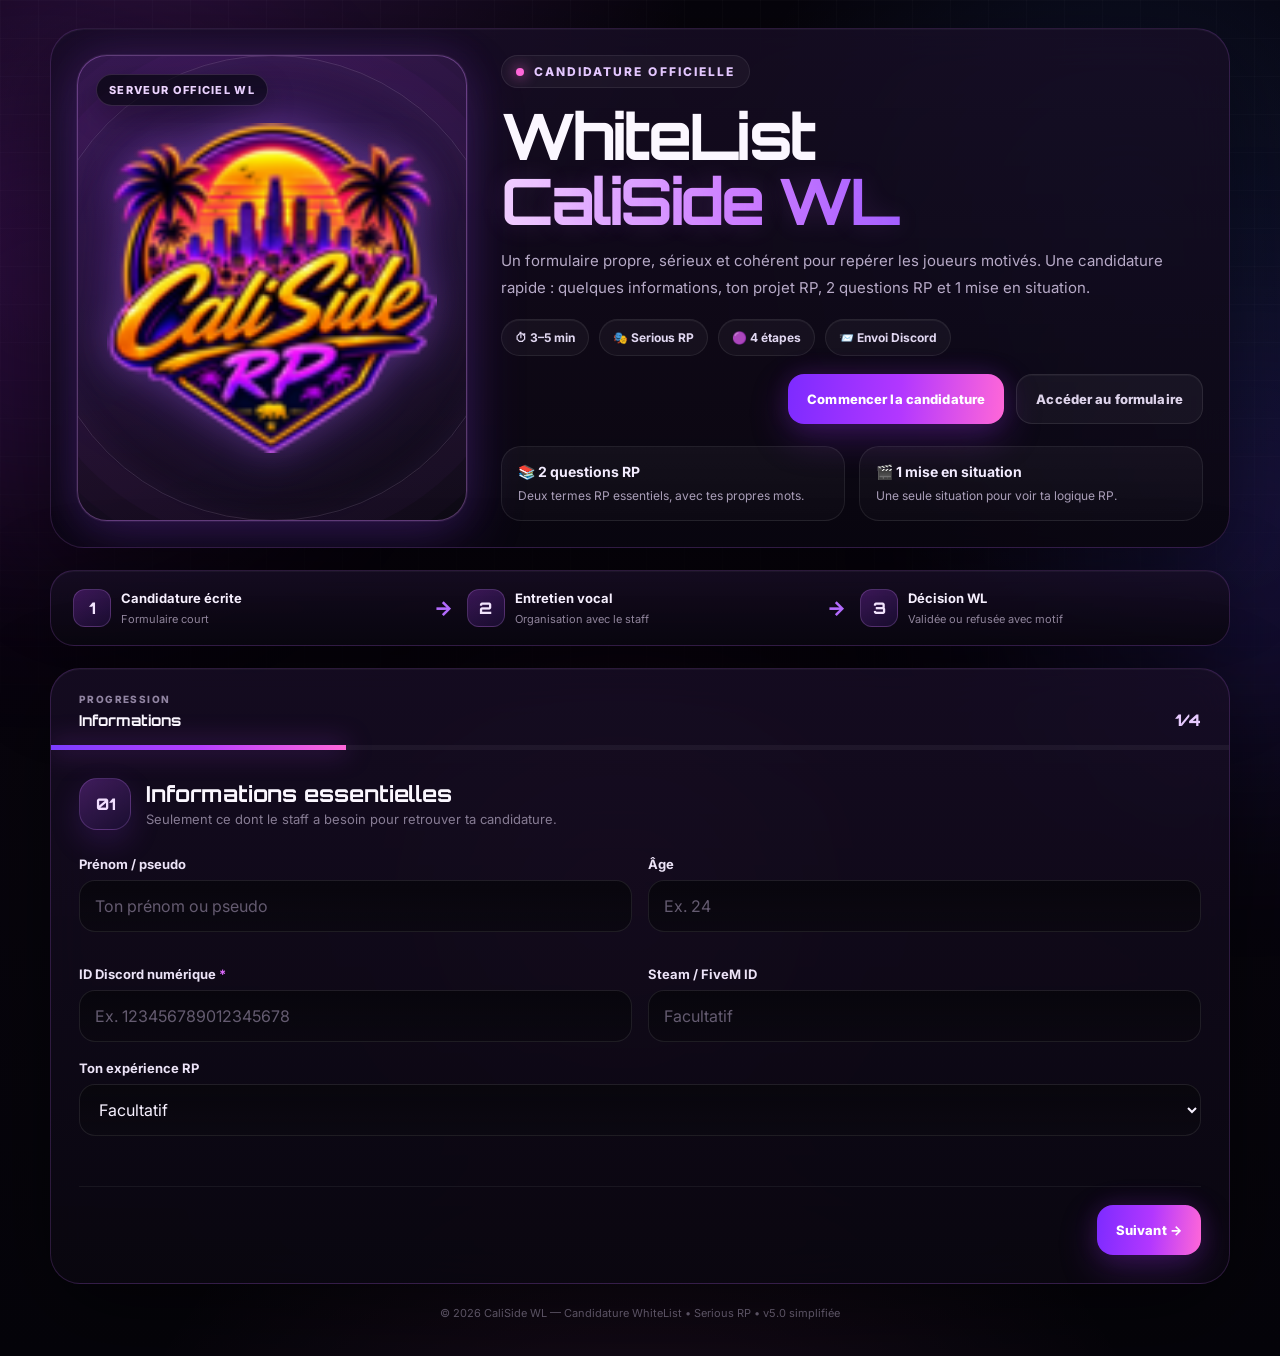
==== commit 5ca65d25: "Add files via upload" ====
--- a/index.html
+++ b/index.html
@@ -31,12 +31,12 @@
       <div class="hero-copy">
         <div class="eyebrow"><span class="dot"></span> CANDIDATURE OFFICIELLE</div>
         <h1>WhiteList <span>CaliSide WL</span></h1>
-        <p>Un formulaire propre, sérieux et cohérent pour repérer les joueurs motivés. Présente ton expérience, ton projet RP, tes disponibilités et ta vision du roleplay.</p>
+        <p>Un formulaire propre, sérieux et cohérent pour repérer les joueurs motivés. Une candidature rapide : quelques informations, ton projet RP, 2 questions RP et 1 mise en situation.</p>
 
         <div class="badges">
-          <span>⏱ 10–15 min</span>
+          <span>⏱ 3–5 min</span>
           <span>🎭 Serious RP</span>
-          <span>🟣 6 étapes</span>
+          <span>🟣 4 étapes</span>
           <span>📨 Envoi Discord</span>
         </div>
 
@@ -47,12 +47,12 @@
 
         <div class="mini-cards mini-cards-counts">
           <article class="mini-card">
-            <strong>📚 5 questions RP</strong>
-            <p>Les bases essentielles du roleplay.</p>
+            <strong>📚 2 questions RP</strong>
+            <p>Deux termes RP essentiels, avec tes propres mots.</p>
           </article>
           <article class="mini-card">
-            <strong>🎬 4 mises en situation</strong>
-            <p>Pour voir ta logique et ta manière de jouer.</p>
+            <strong>🎬 1 mise en situation</strong>
+            <p>Une seule situation pour voir ta logique RP.</p>
           </article>
         </div>
       </div>
@@ -60,9 +60,9 @@
 
 
     <section class="wl-flow glass-panel">
-      <div class="flow-step"><span>1</span><strong>Candidature écrite</strong><small>Réponses + créneaux</small></div>
+      <div class="flow-step"><span>1</span><strong>Candidature écrite</strong><small>Formulaire court</small></div>
       <div class="flow-arrow">→</div>
-      <div class="flow-step"><span>2</span><strong>Entretien vocal</strong><small>Créneau validé par le staff</small></div>
+      <div class="flow-step"><span>2</span><strong>Entretien vocal</strong><small>Organisation avec le staff</small></div>
       <div class="flow-arrow">→</div>
       <div class="flow-step"><span>3</span><strong>Décision WL</strong><small>Validée ou refusée avec motif</small></div>
     </section>
@@ -73,7 +73,7 @@
           <span class="step-kicker">Progression</span>
           <strong id="stepTitle">Informations</strong>
         </div>
-        <div class="step-count"><span id="currentStep">1</span>/6</div>
+        <div class="step-count"><span id="currentStep">1</span>/4</div>
       </div>
       <div class="progress"><div id="progressBar"></div></div>
 
@@ -81,17 +81,19 @@
         <section class="step active" data-step="1">
           <div class="section-head">
             <span>01</span>
-            <div><h2>Informations générales</h2><p>On commence par les bases.</p></div>
+            <div><h2>Informations essentielles</h2><p>Seulement ce dont le staff a besoin pour retrouver ta candidature.</p></div>
           </div>
+
           <div class="grid two">
-            <label class="field"><span>Prénom / pseudo <b>*</b></span><input name="pseudo" required maxlength="40" placeholder="Ton prénom / pseudo" /></label>
-            <label class="field"><span>Âge <b>*</b></span><input name="age" type="number" min="15" max="99" required placeholder="Ex. 24" /></label>
-            <label class="field"><span>ID Discord numérique <b>*</b></span><input name="discord" required inputmode="numeric" pattern="\d{15,22}" maxlength="22" placeholder="Ex. 123456789012345678" title="Copie ton identifiant Discord numérique" /></label>
-            <label class="field"><span>Steam / FiveM ID</span><input name="fivem" maxlength="100" placeholder="Facultatif" /></label>
+            <label class="field"><span>Prénom / pseudo</span><input name="pseudo" maxlength="60" placeholder="Ton prénom ou pseudo" /></label>
+            <label class="field"><span>Âge</span><input name="age" type="number" placeholder="Ex. 24" /></label>
+            <label class="field"><span>ID Discord numérique <b>*</b></span><input name="discord" required inputmode="numeric" maxlength="24" placeholder="Ex. 123456789012345678" /></label>
+            <label class="field"><span>Steam / FiveM ID</span><input name="fivem" maxlength="120" placeholder="Facultatif" /></label>
           </div>
-          <label class="field"><span>Depuis combien de temps fais-tu du RP ? <b>*</b></span>
-            <select name="experience" required>
-              <option value="">Sélectionner</option>
+
+          <label class="field"><span>Ton expérience RP</span>
+            <select name="experience">
+              <option value="">Facultatif</option>
               <option>Je débute</option>
               <option>Moins de 6 mois</option>
               <option>6 mois à 1 an</option>
@@ -99,82 +101,53 @@
               <option>Plus de 2 ans</option>
             </select>
           </label>
-          <label class="field"><span>Parle-nous rapidement de tes expériences RP précédentes <b>*</b></span><textarea name="previousRp" required minlength="40" maxlength="900" placeholder="Serveurs, rôles joués, ce que tu as appris..."></textarea><small><i data-counter="previousRp">0</i>/900</small></label>
         </section>
 
         <section class="step" data-step="2">
-          <div class="section-head"><span>02</span><div><h2>Ton projet RP</h2><p>Montre-nous ce que tu veux construire en ville.</p></div></div>
-          <label class="field"><span>Quel type de personnage souhaites-tu jouer ? <b>*</b></span><textarea name="character" required minlength="80" maxlength="1200" placeholder="Nom, personnalité, histoire courte, ambitions..."></textarea><small><i data-counter="character">0</i>/1200</small></label>
-          <fieldset class="field"><legend>Quel type de RP t'intéresse ? <b>*</b></legend><div class="choice-grid" id="rpChoices">
+          <div class="section-head"><span>02</span><div><h2>Ton projet RP</h2><p>Quelques lignes suffisent. Aucun nombre minimum de caractères.</p></div></div>
+
+          <label class="field"><span>Quel personnage / projet aimerais-tu jouer ?</span><textarea name="character" maxlength="1200" placeholder="Explique simplement ton idée de personnage et ce que tu aimerais faire en ville."></textarea></label>
+
+          <fieldset class="field"><legend>Quel type de RP t'intéresse ?</legend><div class="choice-grid" id="rpChoices">
             <label><input type="checkbox" name="rpType" value="Civil"><span>🏙️ Civil</span></label>
             <label><input type="checkbox" name="rpType" value="Entreprise"><span>💼 Entreprise</span></label>
             <label><input type="checkbox" name="rpType" value="Service public"><span>🏛️ Service public</span></label>
-            <label><input type="checkbox" name="rpType" value="Police / Gendarmerie"><span>🚓 Police / Gendarmerie</span></label>
+            <label><input type="checkbox" name="rpType" value="Police"><span>🚓 Police</span></label>
             <label><input type="checkbox" name="rpType" value="EMS"><span>🚑 EMS</span></label>
             <label><input type="checkbox" name="rpType" value="Mécano"><span>🔧 Mécano</span></label>
             <label><input type="checkbox" name="rpType" value="Illégal"><span>🕶️ Illégal</span></label>
             <label><input type="checkbox" name="rpType" value="Gang / Organisation"><span>🔫 Gang / Organisation</span></label>
           </div></fieldset>
-          <label class="field"><span>Quels sont tes objectifs à moyen / long terme ? <b>*</b></span><textarea name="goals" required minlength="60" maxlength="1000" placeholder="Évolution de ton personnage, projets, interactions recherchées..."></textarea><small><i data-counter="goals">0</i>/1000</small></label>
-          <label class="field"><span>Pourquoi CaliSide plutôt qu'un autre serveur ? <b>*</b></span><textarea name="whyCaliSide" required minlength="70" maxlength="1000" placeholder="Ta motivation réelle pour rejoindre CaliSide."></textarea></label>
-          <label class="field"><span>Qu'est-ce que tu peux apporter à CaliSide ? <b>*</b></span><textarea name="contribution" required minlength="60" maxlength="1000" placeholder="Qualité de scènes, régularité, créativité, projets, bonne ambiance..."></textarea><small><i data-counter="contribution">0</i>/1000</small></label>
+
+          <label class="field"><span>Pourquoi souhaites-tu rejoindre CaliSide ?</span><textarea name="whyCaliSide" maxlength="1000" placeholder="Une réponse courte suffit."></textarea></label>
         </section>
 
         <section class="step" data-step="3">
-          <div class="section-head"><span>03</span><div><h2>Disponibilités</h2><p>Pour savoir quand on pourra te croiser en ville.</p></div></div>
-          <label class="field"><span>Temps de jeu moyen par semaine <b>*</b></span>
-            <select name="weeklyTime" required>
-              <option value="">Sélectionner</option>
-              <option>Moins de 5 h</option>
-              <option>5 à 10 h</option>
-              <option>10 à 20 h</option>
-              <option>20 à 30 h</option>
-              <option>Plus de 30 h</option>
-            </select>
-          </label>
-          <fieldset class="field"><legend>Quand es-tu généralement disponible ? <b>*</b></legend><div class="choice-grid compact" id="availabilityChoices">
-            <label><input type="checkbox" name="availability" value="Matin"><span>🌅 Matin</span></label>
-            <label><input type="checkbox" name="availability" value="Après-midi"><span>☀️ Après-midi</span></label>
-            <label><input type="checkbox" name="availability" value="Soir"><span>🌆 Soir</span></label>
-            <label><input type="checkbox" name="availability" value="Nuit"><span>🌙 Nuit</span></label>
-            <label><input type="checkbox" name="availability" value="Week-end"><span>📅 Week-end</span></label>
-          </div></fieldset>
-          <label class="field"><span>As-tu des contraintes ou des périodes où tu seras moins présent ?</span><textarea name="constraints" maxlength="650" placeholder="Facultatif"></textarea><small><i data-counter="constraints">0</i>/650</small></label>
+          <div class="section-head"><span>03</span><div><h2>RP & mise en situation</h2><p>2 questions RP + 1 seule mise en situation.</p></div></div>
+
+          <label class="field"><span>1. Avec tes mots, qu'est-ce que le Fear RP ?</span><textarea name="fear" maxlength="700" placeholder="Réponse courte acceptée."></textarea></label>
+
+          <label class="field"><span>2. Avec tes mots, qu'est-ce que le Metagaming ?</span><textarea name="meta" maxlength="700" placeholder="Réponse courte acceptée."></textarea></label>
+
+          <label class="field"><span>3. Mise en situation : tu es seul et deux personnes armées te braquent. Que fais-tu ?</span><textarea name="armedRobbery" maxlength="1000" placeholder="Explique simplement ta réaction RP."></textarea></label>
         </section>
 
         <section class="step" data-step="4">
-          <div class="section-head"><span>04</span><div><h2>Connaissances RP</h2><p>Réponds avec tes propres mots.</p></div></div>
-          <label class="field"><span>Qu'est-ce que le Freekill ? <b>*</b></span><textarea name="freekill" required minlength="35" maxlength="650" placeholder="Explique le terme et donne un exemple si besoin."></textarea></label>
-          <label class="field"><span>Qu'est-ce que le No Pain RP ? <b>*</b></span><textarea name="nopain" required minlength="35" maxlength="650" placeholder="Explique comment un joueur doit prendre en compte blessures et douleurs."></textarea></label>
-          <label class="field"><span>Qu'est-ce que le Fear RP ? <b>*</b></span><textarea name="fear" required minlength="35" maxlength="650" placeholder="Explique comment tu joues la peur et le danger."></textarea></label>
-          <label class="field"><span>Qu'est-ce que le Metagaming ? <b>*</b></span><textarea name="meta" required minlength="35" maxlength="650" placeholder="Ex. information obtenue hors RP et utilisée en jeu..."></textarea></label>
-          <label class="field"><span>Qu'est-ce que le PowerGaming ? <b>*</b></span><textarea name="power" required minlength="35" maxlength="650" placeholder="Explique avec tes propres mots."></textarea></label>
-        </section>
-
-        <section class="step" data-step="5">
-          <div class="section-head"><span>05</span><div><h2>Mises en situation</h2><p>La cohérence compte plus que la réponse parfaite.</p></div></div>
-          <label class="field"><span>Tu as un accident à haute vitesse. Que fais-tu ? <b>*</b></span><textarea name="crash" required minlength="60" maxlength="900" placeholder="Décris ta réaction RP."></textarea></label>
-          <label class="field"><span>Tu penses qu'un joueur vient de casser une règle pendant une scène. Que fais-tu ? <b>*</b></span><textarea name="rulebreak" required minlength="60" maxlength="900" placeholder="Explique comment tu gères la scène puis le problème."></textarea></label>
-          <label class="field"><span>Tu es braqué par deux personnes armées et tu es seul. Comment réagis-tu ? <b>*</b></span><textarea name="armedRobbery" required minlength="60" maxlength="900" placeholder="Explique ta réaction en prenant en compte le Fear RP et la cohérence de la scène."></textarea></label>
-          <label class="field"><span>Après une scène où ton personnage perd beaucoup (argent, véhicule, conflit), comment continues-tu ton RP ? <b>*</b></span><textarea name="rpLoss" required minlength="60" maxlength="900" placeholder="Explique comment tu gères la défaite sans casser la scène ni chercher à te venger HRP."></textarea></label>
-        </section>
-
-        <section class="step" data-step="6">
-          <div class="section-head"><span>06</span><div><h2>Entretien vocal final</h2><p>Un court vocal est obligatoire pour finaliser ta WhiteList.</p></div></div>
+          <div class="section-head"><span>04</span><div><h2>Envoi de la candidature</h2><p>Aucun horaire obligatoire. Tu peux proposer un créneau seulement si tu le souhaites.</p></div></div>
 
           <div class="interview-note">
-            <strong>🎙️ Dernière étape</strong>
-            <p>Après l'étude de ta candidature écrite, un petit entretien vocal sera effectué avec le staff. Propose 1 ou 2 créneaux où tu es réellement disponible. Le staff validera ensuite l'un des créneaux.</p>
+            <strong>🎙️ Entretien vocal</strong>
+            <p>Les créneaux sont facultatifs. Si tu ne mets rien, le staff pourra simplement te recontacter dans ton salon privé.</p>
           </div>
 
           <div class="grid two">
-            <label class="field"><span>Créneau 1 souhaité <b>*</b></span><input name="interviewSlot1" type="datetime-local" required /></label>
-            <label class="field"><span>Créneau 2 souhaité</span><input name="interviewSlot2" type="datetime-local" /></label>
+            <label class="field"><span>Créneau possible 1</span><input name="interviewSlot1" type="datetime-local" /></label>
+            <label class="field"><span>Créneau possible 2</span><input name="interviewSlot2" type="datetime-local" /></label>
           </div>
 
-          <label class="field"><span>Informations utiles pour l'entretien</span><textarea name="interviewNote" maxlength="600" placeholder="Ex. indisponible après 22h, besoin d'être prévenu quelques minutes avant..."></textarea><small><i data-counter="interviewNote">0</i>/600</small></label>
+          <label class="field"><span>Note pour le staff</span><textarea name="interviewNote" maxlength="600" placeholder="Facultatif"></textarea></label>
 
-          <label class="consent"><input type="checkbox" name="rulesAccepted" required><span>Je confirme avoir répondu personnellement, je suis disponible pour un court entretien vocal et j'accepte de respecter le règlement CaliSide WL.</span></label>
+          <label class="consent"><input type="checkbox" name="rulesAccepted"><span>Je confirme avoir répondu moi-même et avoir pris connaissance du règlement CaliSide.</span></label>
         </section>
 
         <div id="formError" class="form-error" aria-live="polite"></div>
@@ -187,7 +160,7 @@
       </form>
     </section>
 
-    <footer>© 2026 CaliSide WL — Candidature WhiteList • Serious RP • v2.2</footer>
+    <footer>© 2026 CaliSide WL — Candidature WhiteList • Serious RP • v5.0 simplifiée</footer>
   </main>
 
   <div class="modal" id="successModal" aria-hidden="true">
@@ -199,6 +172,6 @@
     </div>
   </div>
 
-  <script src="app.js?v=3.7.0"></script>
+  <script src="app.js?v=4.0.0"></script>
 </body>
 </html>
